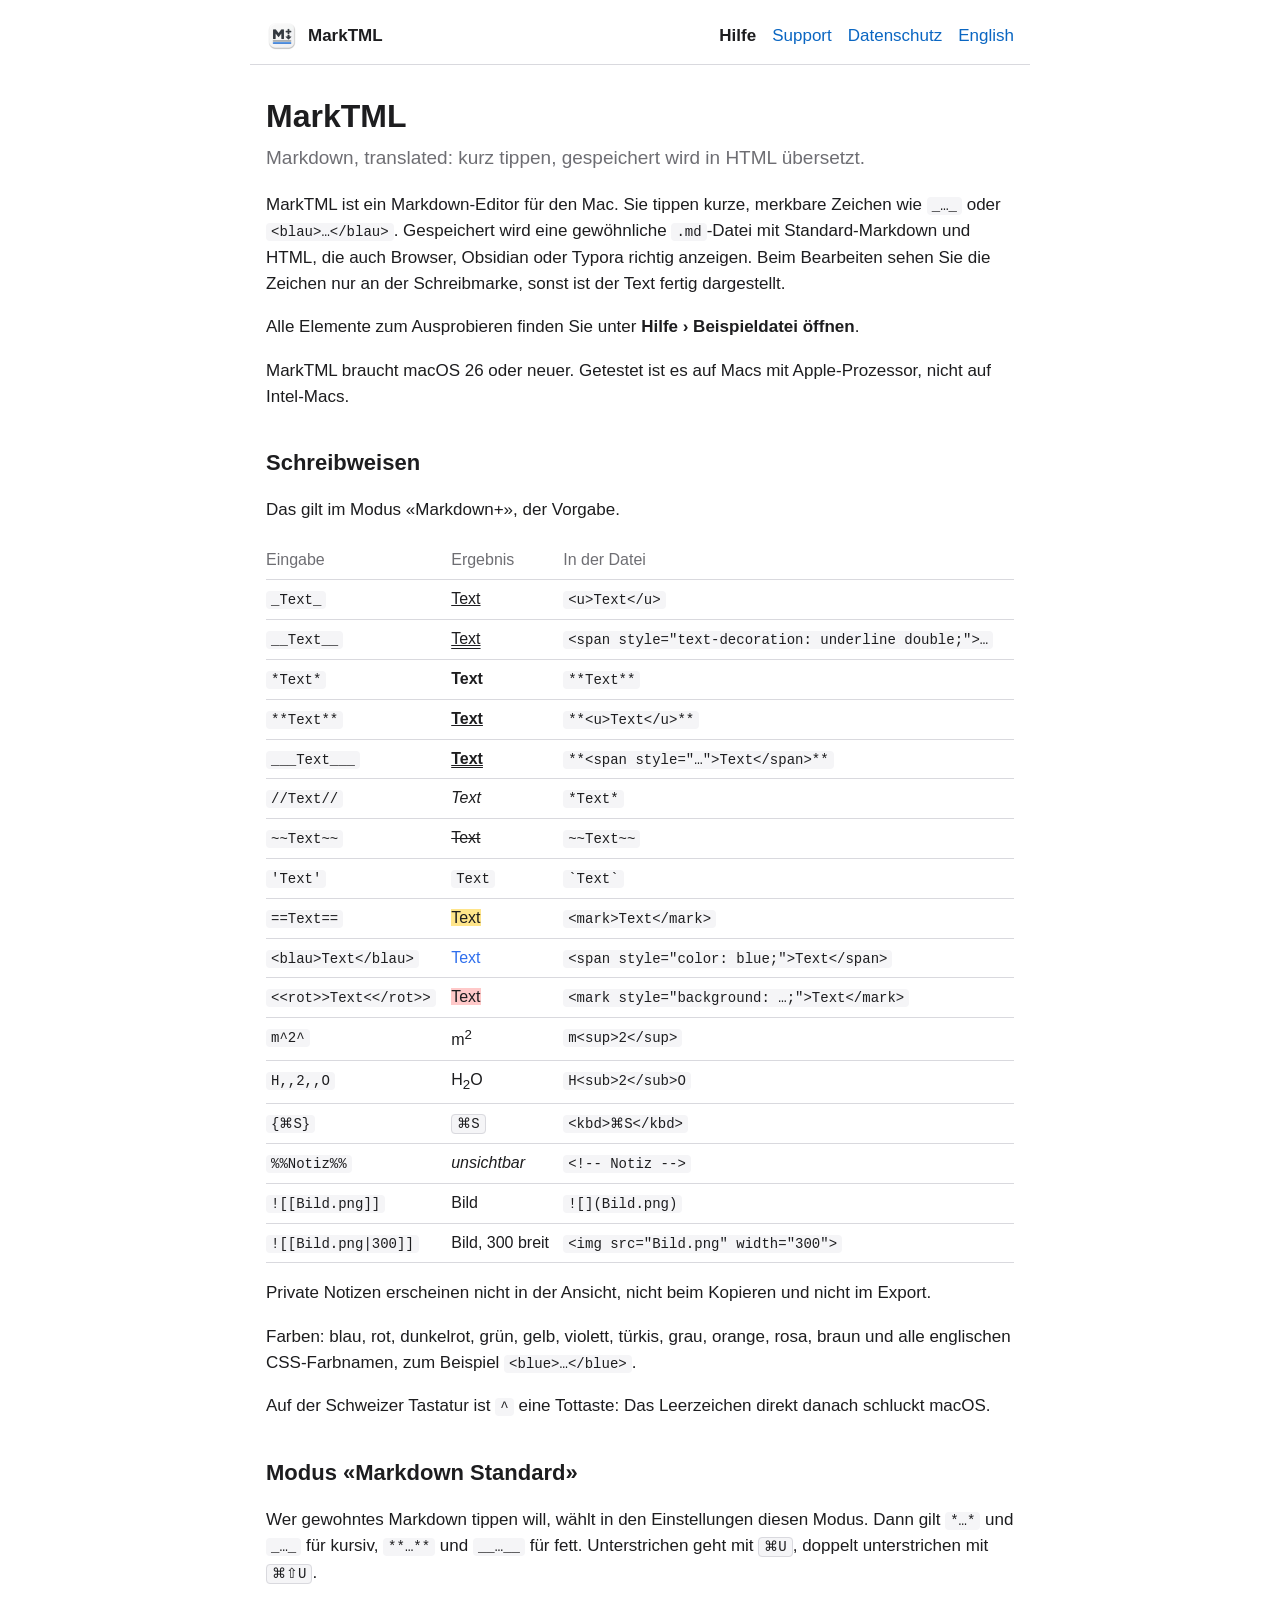
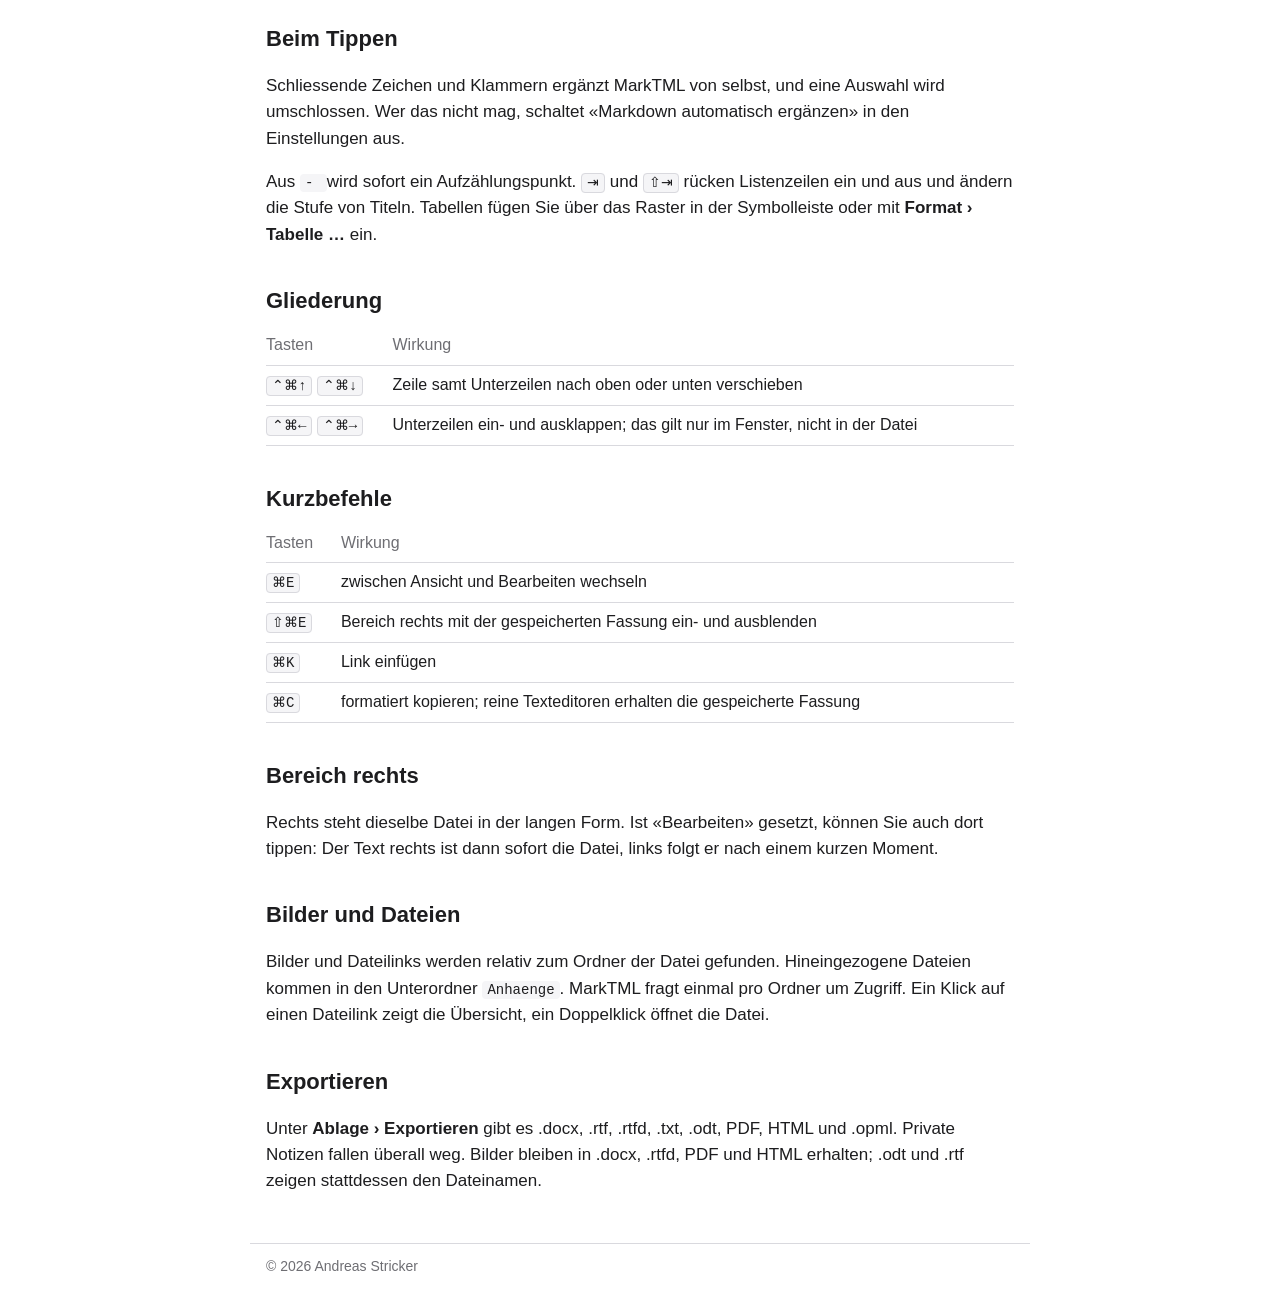
==== de/index.html @ 3c7e8c87 "Webseite: Hilfe, Support, Datenschutz in Deutsch und Englisch Co-Authored-By: Claude Opus 5.5 <norep" ====
<!doctype html>
<html lang="de">
<head>
<meta charset="utf-8">
<meta name="viewport" content="width=device-width, initial-scale=1">
<title>MarkTML Hilfe</title>
<link rel="stylesheet" href="../style.css">
<link rel="icon" href="../icon.png">
</head>
<body>
<header>
<a class="brand" href="index.html"><img src="../icon.png" alt=""> MarkTML</a>
<nav><a href="index.html" aria-current="page">Hilfe</a><a href="support.html">Support</a><a href="datenschutz.html">Datenschutz</a><a href="../index.html" lang="en">English</a></nav>
</header>
<main>

<h1>MarkTML</h1>
<p class="lead">Markdown, translated: kurz tippen, gespeichert wird in HTML übersetzt.</p>
<p>MarkTML ist ein Markdown-Editor für den Mac. Sie tippen kurze, merkbare Zeichen wie <code>_…_</code> oder <code>&lt;blau&gt;…&lt;/blau&gt;</code>. Gespeichert wird eine gewöhnliche <code>.md</code>-Datei mit Standard-Markdown und HTML, die auch Browser, Obsidian oder Typora richtig anzeigen. Beim Bearbeiten sehen Sie die Zeichen nur an der Schreibmarke, sonst ist der Text fertig dargestellt.</p>
<p>Alle Elemente zum Ausprobieren finden Sie unter <strong>Hilfe › Beispieldatei öffnen</strong>.</p>
<p>MarkTML braucht macOS 26 oder neuer. Getestet ist es auf Macs mit Apple-Prozessor, nicht auf Intel-Macs.</p>

<h2>Schreibweisen</h2>
<p>Das gilt im Modus «Markdown+», der Vorgabe.</p>
<div class="table"><table><thead><tr><th>Eingabe</th><th>Ergebnis</th><th>In der Datei</th></tr></thead><tbody><tr><td><code>_Text_</code></td><td><u>Text</u></td><td><code>&lt;u&gt;Text&lt;/u&gt;</code></td></tr><tr><td><code>__Text__</code></td><td><span style="text-decoration: underline double">Text</span></td><td><code>&lt;span style=&quot;text-decoration: underline double;&quot;&gt;…</code></td></tr><tr><td><code>*Text*</code></td><td><strong>Text</strong></td><td><code>**Text**</code></td></tr><tr><td><code>**Text**</code></td><td><strong><u>Text</u></strong></td><td><code>**&lt;u&gt;Text&lt;/u&gt;**</code></td></tr><tr><td><code>___Text___</code></td><td><strong><span style="text-decoration: underline double">Text</span></strong></td><td><code>**&lt;span style=&quot;…&quot;&gt;Text&lt;/span&gt;**</code></td></tr><tr><td><code>//Text//</code></td><td><em>Text</em></td><td><code>*Text*</code></td></tr><tr><td><code>~~Text~~</code></td><td><s>Text</s></td><td><code>~~Text~~</code></td></tr><tr><td><code>&#x27;Text&#x27;</code></td><td><code>Text</code></td><td><code>`Text`</code></td></tr><tr><td><code>==Text==</code></td><td><mark>Text</mark></td><td><code>&lt;mark&gt;Text&lt;/mark&gt;</code></td></tr><tr><td><code>&lt;blau&gt;Text&lt;/blau&gt;</code></td><td><span style="color: #2f6fed">Text</span></td><td><code>&lt;span style=&quot;color: blue;&quot;&gt;Text&lt;/span&gt;</code></td></tr><tr><td><code>&lt;&lt;rot&gt;&gt;Text&lt;&lt;/rot&gt;&gt;</code></td><td><mark style="background: #ffc9c9">Text</mark></td><td><code>&lt;mark style=&quot;background: …;&quot;&gt;Text&lt;/mark&gt;</code></td></tr><tr><td><code>m^2^</code></td><td>m<sup>2</sup></td><td><code>m&lt;sup&gt;2&lt;/sup&gt;</code></td></tr><tr><td><code>H,,2,,O</code></td><td>H<sub>2</sub>O</td><td><code>H&lt;sub&gt;2&lt;/sub&gt;O</code></td></tr><tr><td><code>{⌘S}</code></td><td><kbd>⌘S</kbd></td><td><code>&lt;kbd&gt;⌘S&lt;/kbd&gt;</code></td></tr><tr><td><code>%%Notiz%%</code></td><td><em>unsichtbar</em></td><td><code>&lt;!-- Notiz --&gt;</code></td></tr><tr><td><code>![[Bild.png]]</code></td><td>Bild</td><td><code>![](Bild.png)</code></td></tr><tr><td><code>![[Bild.png|300]]</code></td><td>Bild, 300 breit</td><td><code>&lt;img src=&quot;Bild.png&quot; width=&quot;300&quot;&gt;</code></td></tr></tbody></table></div>
<p>Private Notizen erscheinen nicht in der Ansicht, nicht beim Kopieren und nicht im Export.</p>
<p>Farben: blau, rot, dunkelrot, grün, gelb, violett, türkis, grau, orange, rosa, braun und alle englischen CSS-Farbnamen, zum Beispiel <code>&lt;blue&gt;…&lt;/blue&gt;</code>.</p>
<p>Auf der Schweizer Tastatur ist <code>^</code> eine Tottaste: Das Leerzeichen direkt danach schluckt macOS.</p>

<h2>Modus «Markdown Standard»</h2>
<p>Wer gewohntes Markdown tippen will, wählt in den Einstellungen diesen Modus. Dann gilt <code>*…*</code> und <code>_…_</code> für kursiv, <code>**…**</code> und <code>__…__</code> für fett. Unterstrichen geht mit <kbd>⌘U</kbd>, doppelt unterstrichen mit <kbd>⌘⇧U</kbd>.</p>

<h2>Beim Tippen</h2>
<p>Schliessende Zeichen und Klammern ergänzt MarkTML von selbst, und eine Auswahl wird umschlossen. Wer das nicht mag, schaltet «Markdown automatisch ergänzen» in den Einstellungen aus.</p>
<p>Aus <code>- </code> wird sofort ein Aufzählungspunkt. <kbd>⇥</kbd> und <kbd>⇧⇥</kbd> rücken Listenzeilen ein und aus und ändern die Stufe von Titeln. Tabellen fügen Sie über das Raster in der Symbolleiste oder mit <strong>Format › Tabelle …</strong> ein.</p>

<h2>Gliederung</h2>
<div class="table"><table><thead><tr><th>Tasten</th><th>Wirkung</th></tr></thead><tbody><tr><td><kbd>⌃⌘↑</kbd> <kbd>⌃⌘↓</kbd></td><td>Zeile samt Unterzeilen nach oben oder unten verschieben</td></tr><tr><td><kbd>⌃⌘←</kbd> <kbd>⌃⌘→</kbd></td><td>Unterzeilen ein- und ausklappen; das gilt nur im Fenster, nicht in der Datei</td></tr></tbody></table></div>

<h2>Kurzbefehle</h2>
<div class="table"><table><thead><tr><th>Tasten</th><th>Wirkung</th></tr></thead><tbody><tr><td><kbd>⌘E</kbd></td><td>zwischen Ansicht und Bearbeiten wechseln</td></tr><tr><td><kbd>⇧⌘E</kbd></td><td>Bereich rechts mit der gespeicherten Fassung ein- und ausblenden</td></tr><tr><td><kbd>⌘K</kbd></td><td>Link einfügen</td></tr><tr><td><kbd>⌘C</kbd></td><td>formatiert kopieren; reine Texteditoren erhalten die gespeicherte Fassung</td></tr></tbody></table></div>

<h2>Bereich rechts</h2>
<p>Rechts steht dieselbe Datei in der langen Form. Ist «Bearbeiten» gesetzt, können Sie auch dort tippen: Der Text rechts ist dann sofort die Datei, links folgt er nach einem kurzen Moment.</p>

<h2>Bilder und Dateien</h2>
<p>Bilder und Dateilinks werden relativ zum Ordner der Datei gefunden. Hineingezogene Dateien kommen in den Unterordner <code>Anhaenge</code>. MarkTML fragt einmal pro Ordner um Zugriff. Ein Klick auf einen Dateilink zeigt die Übersicht, ein Doppelklick öffnet die Datei.</p>

<h2>Exportieren</h2>
<p>Unter <strong>Ablage › Exportieren</strong> gibt es .docx, .rtf, .rtfd, .txt, .odt, PDF, HTML und .opml. Private Notizen fallen überall weg. Bilder bleiben in .docx, .rtfd, PDF und HTML erhalten; .odt und .rtf zeigen stattdessen den Dateinamen.</p>

</main>
<footer>© 2026 Andreas Stricker</footer>
</body>
</html>
---- style.css ----
:root { --bg: #fff; --text: #1d1d1f; --muted: #6e6e73; --line: #d9d9de; --soft: #f5f5f7; --accent: #0a66c2; color-scheme: light dark; }
@media (prefers-color-scheme: dark) { :root { --bg: #1c1c1e; --text: #f2f2f7; --muted: #a1a1a6; --line: #3a3a3c; --soft: #2c2c2e; --accent: #64a8ff; } }
* { box-sizing: border-box; }
body { margin: 0; background: var(--bg); color: var(--text); font: 17px/1.55 -apple-system, BlinkMacSystemFont, "Helvetica Neue", Arial, sans-serif; }
main, header, footer { max-width: 780px; margin: 0 auto; padding: 0 16px; }
header { display: flex; flex-wrap: wrap; gap: 8px 20px; align-items: center; padding-top: 20px; padding-bottom: 12px; border-bottom: 1px solid var(--line); }
.brand { display: flex; gap: 10px; align-items: center; font-weight: 600; color: var(--text); text-decoration: none; margin-right: auto; }
.brand img { width: 32px; height: 32px; }
nav { display: flex; flex-wrap: wrap; gap: 4px 16px; }
a { color: var(--accent); }
nav a { text-decoration: none; }
nav a[aria-current] { color: var(--text); font-weight: 600; }
h1 { font-size: 32px; line-height: 1.2; margin: 32px 0 8px; }
h2 { font-size: 22px; margin: 36px 0 8px; }
.lead { font-size: 19px; color: var(--muted); margin-top: 0; }
.table { overflow-x: auto; }
table { border-collapse: collapse; width: 100%; font-size: 16px; }
th, td { text-align: left; vertical-align: top; padding: 7px 12px 7px 0; border-bottom: 1px solid var(--line); }
th { color: var(--muted); font-weight: 500; }
code, kbd { font: 14px/1.4 ui-monospace, Menlo, monospace; background: var(--soft); padding: 1px 5px; border-radius: 4px; white-space: nowrap; }
kbd { border: 1px solid var(--line); }
mark { background: #ffe58a; color: #1d1d1f; }
footer { margin-top: 48px; padding-top: 12px; padding-bottom: 32px; border-top: 1px solid var(--line); color: var(--muted); font-size: 14px; }
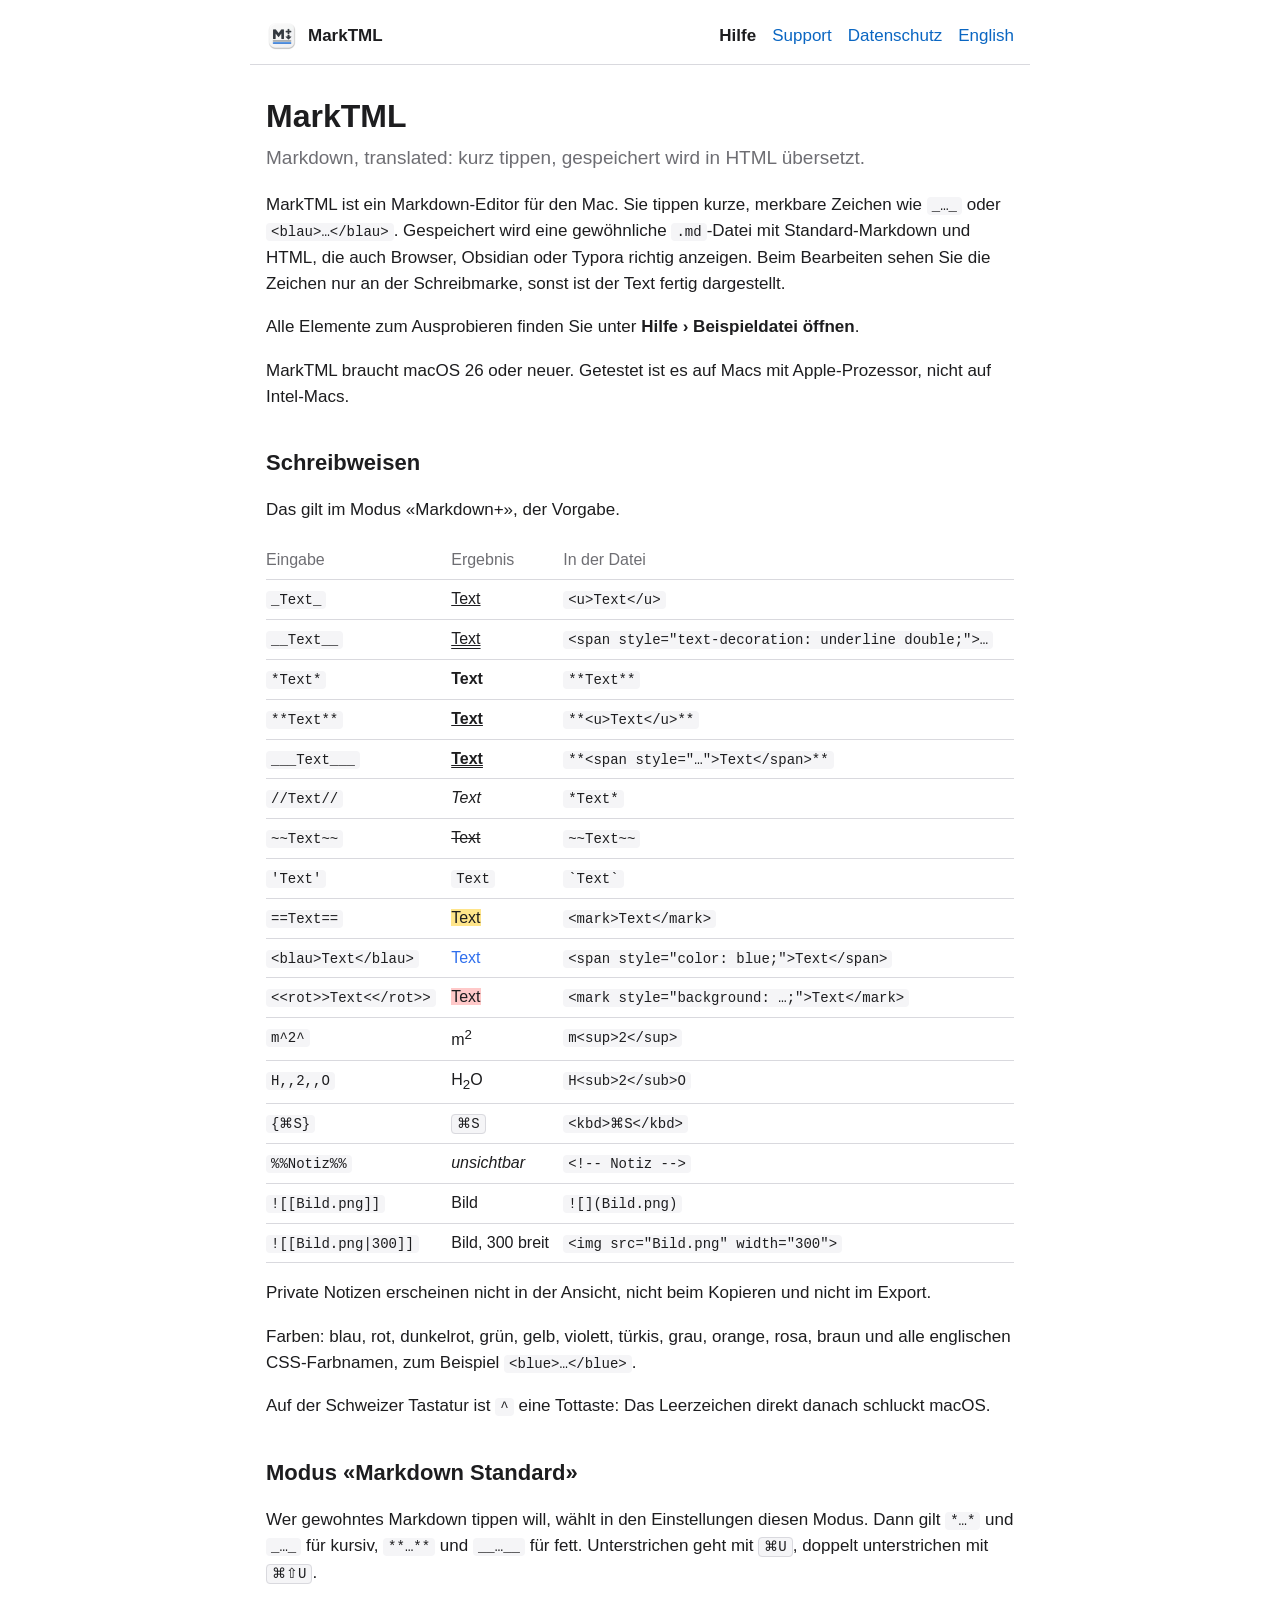
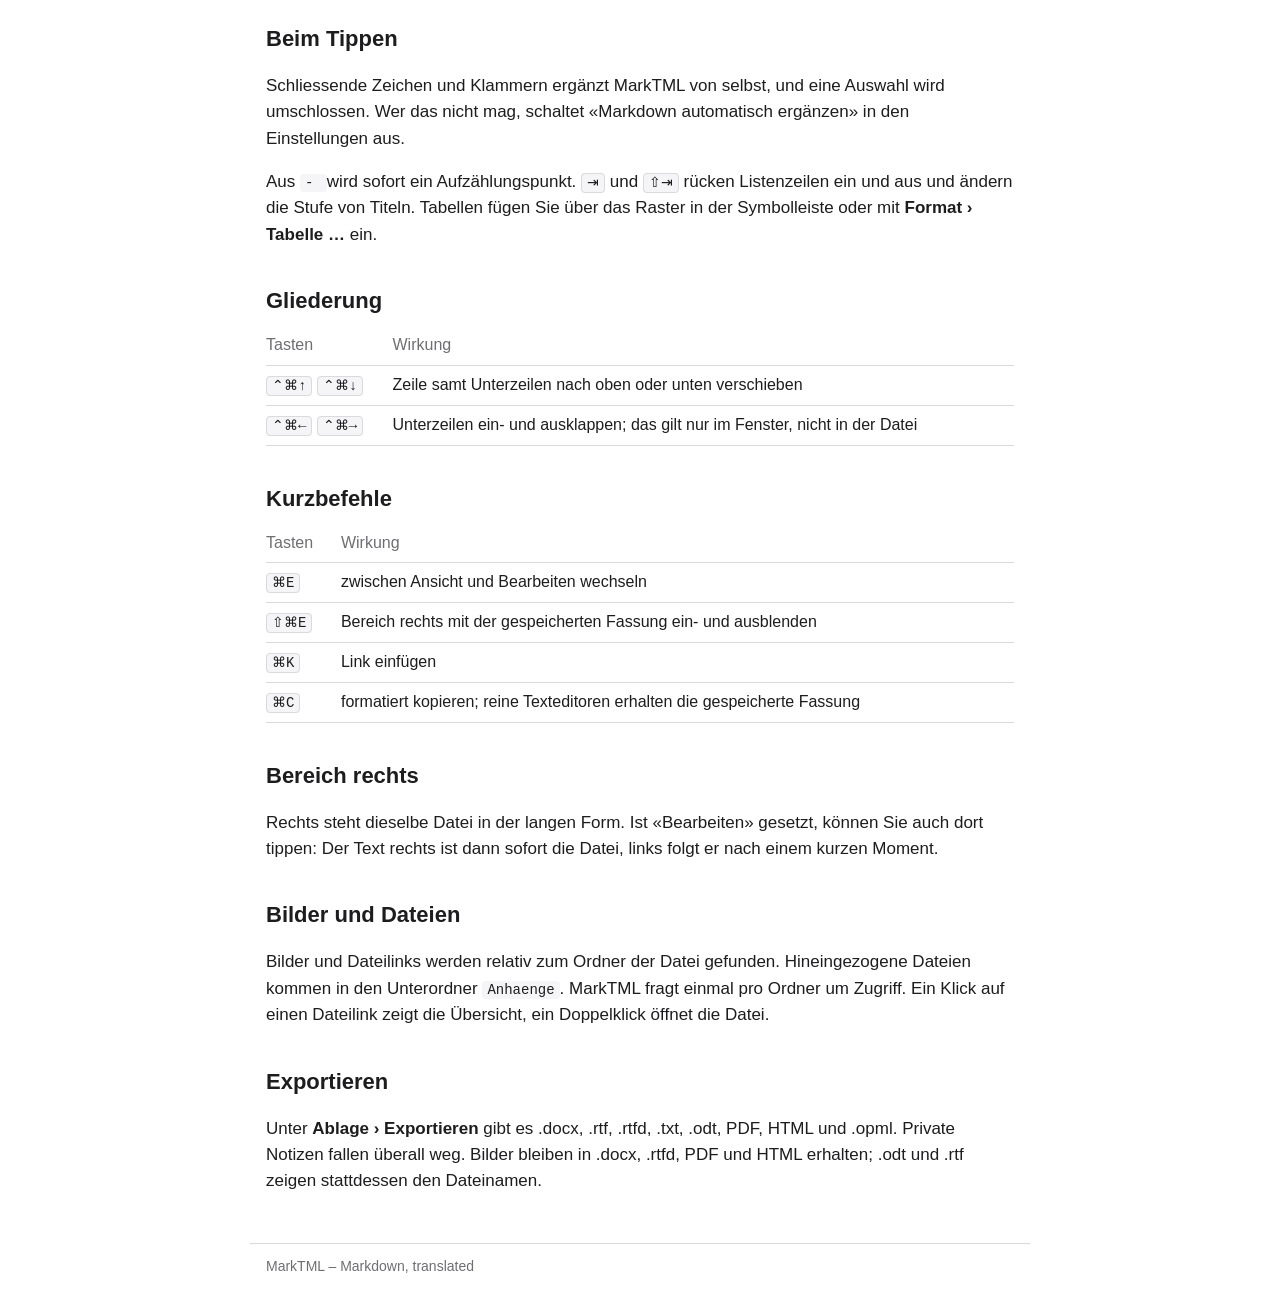
==== commit a48c0612: "Kontaktadresse eingesetzt, Name nur noch im Datenschutz Co-Authored-By: Claude Opus 5.5 <noreply@ant" ====
--- a/de/index.html
+++ b/de/index.html
@@ -50,6 +50,6 @@
 <p>Unter <strong>Ablage › Exportieren</strong> gibt es .docx, .rtf, .rtfd, .txt, .odt, PDF, HTML und .opml. Private Notizen fallen überall weg. Bilder bleiben in .docx, .rtfd, PDF und HTML erhalten; .odt und .rtf zeigen stattdessen den Dateinamen.</p>
 
 </main>
-<footer>© 2026 Andreas Stricker</footer>
+<footer>MarkTML – Markdown, translated</footer>
 </body>
 </html>
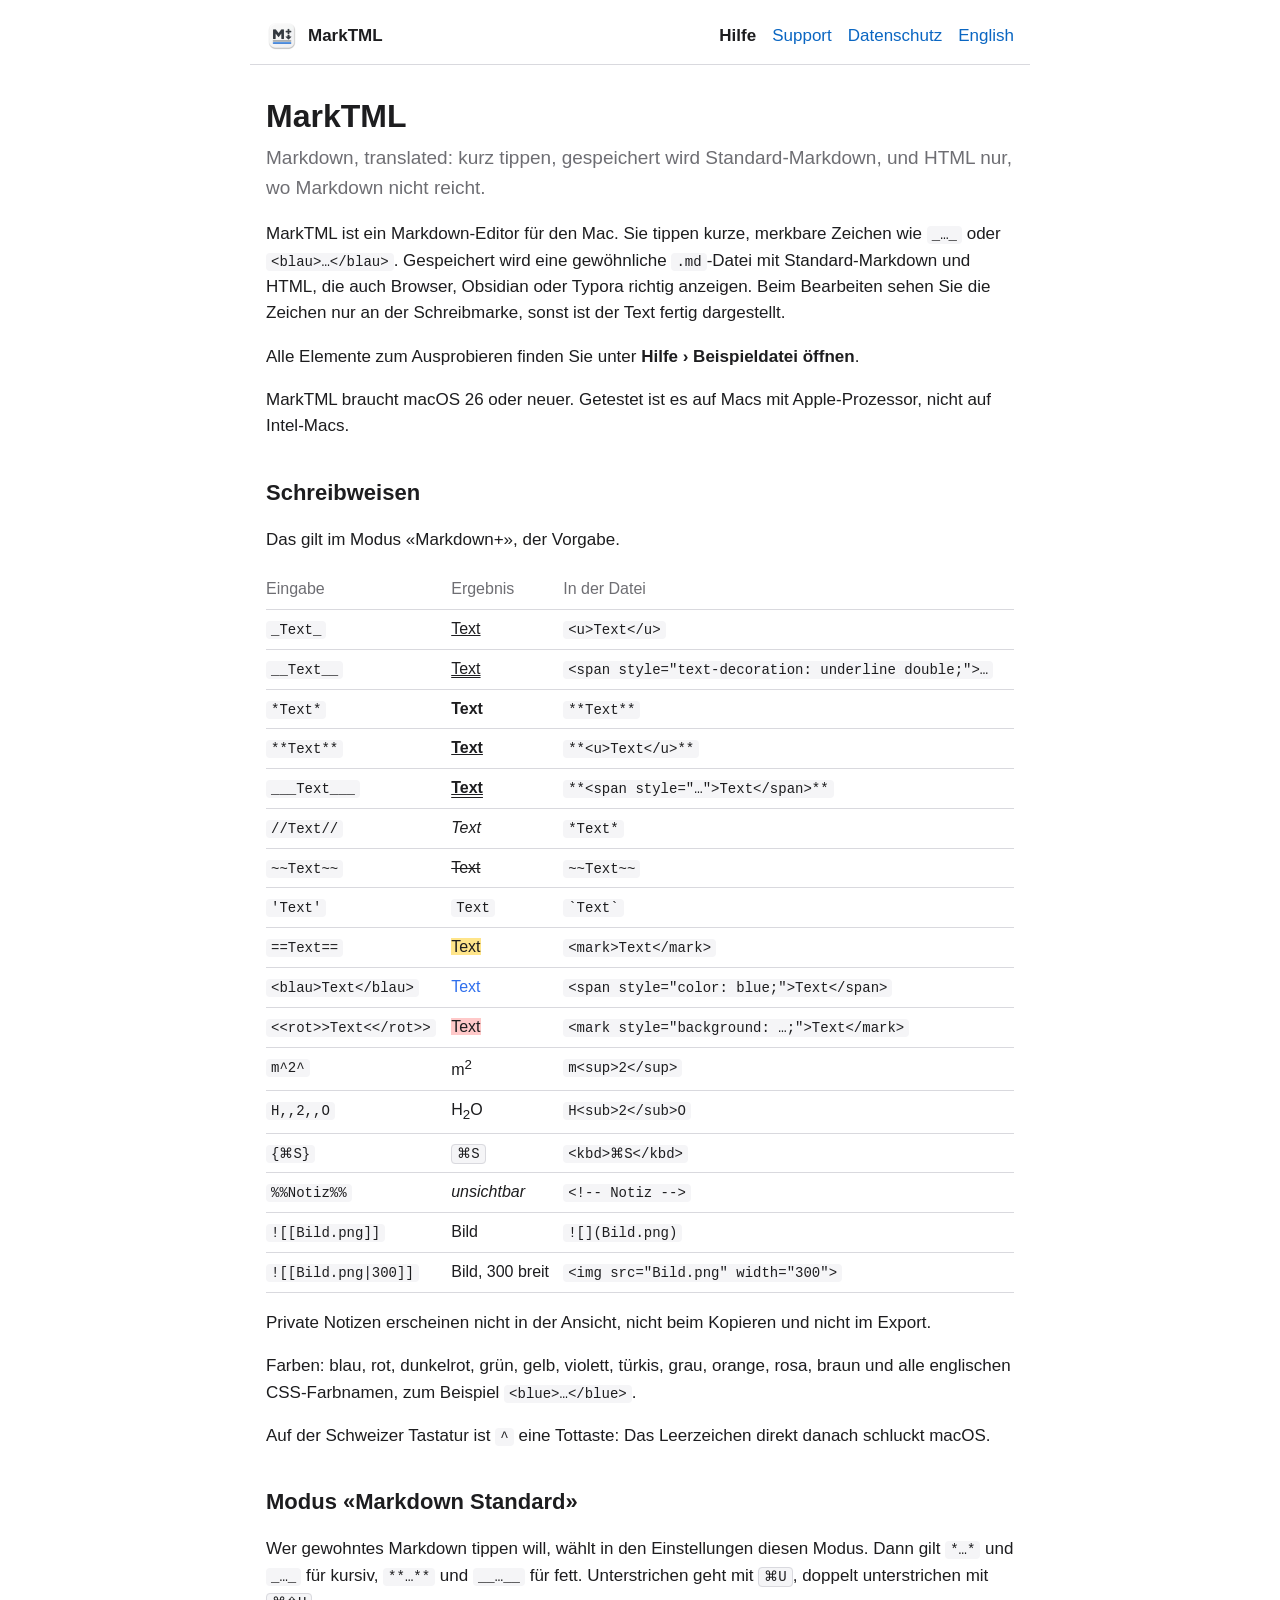
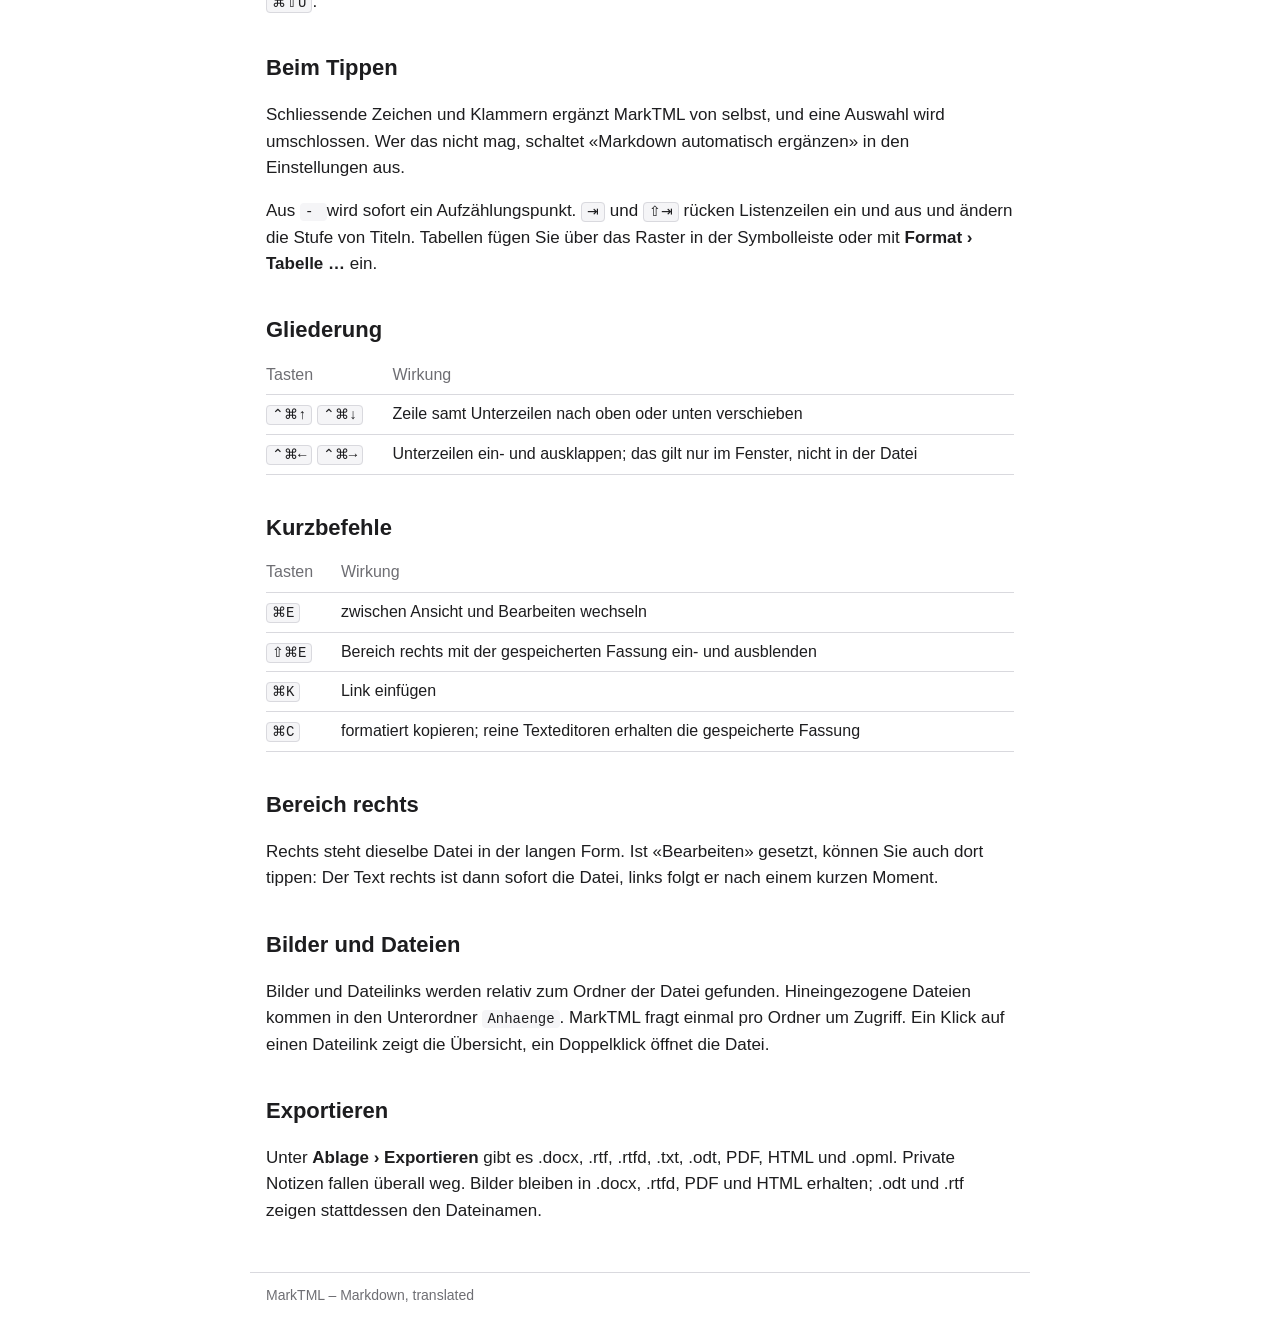
==== commit 6caded2a: "Leitsatz präzisiert Co-Authored-By: Claude Opus 5.5 <noreply@anthropic.com>" ====
--- a/de/index.html
+++ b/de/index.html
@@ -15,7 +15,7 @@
 <main>
 
 <h1>MarkTML</h1>
-<p class="lead">Markdown, translated: kurz tippen, gespeichert wird in HTML übersetzt.</p>
+<p class="lead">Markdown, translated: kurz tippen, gespeichert wird Standard-Markdown, und HTML nur, wo Markdown nicht reicht.</p>
 <p>MarkTML ist ein Markdown-Editor für den Mac. Sie tippen kurze, merkbare Zeichen wie <code>_…_</code> oder <code>&lt;blau&gt;…&lt;/blau&gt;</code>. Gespeichert wird eine gewöhnliche <code>.md</code>-Datei mit Standard-Markdown und HTML, die auch Browser, Obsidian oder Typora richtig anzeigen. Beim Bearbeiten sehen Sie die Zeichen nur an der Schreibmarke, sonst ist der Text fertig dargestellt.</p>
 <p>Alle Elemente zum Ausprobieren finden Sie unter <strong>Hilfe › Beispieldatei öffnen</strong>.</p>
 <p>MarkTML braucht macOS 26 oder neuer. Getestet ist es auf Macs mit Apple-Prozessor, nicht auf Intel-Macs.</p>
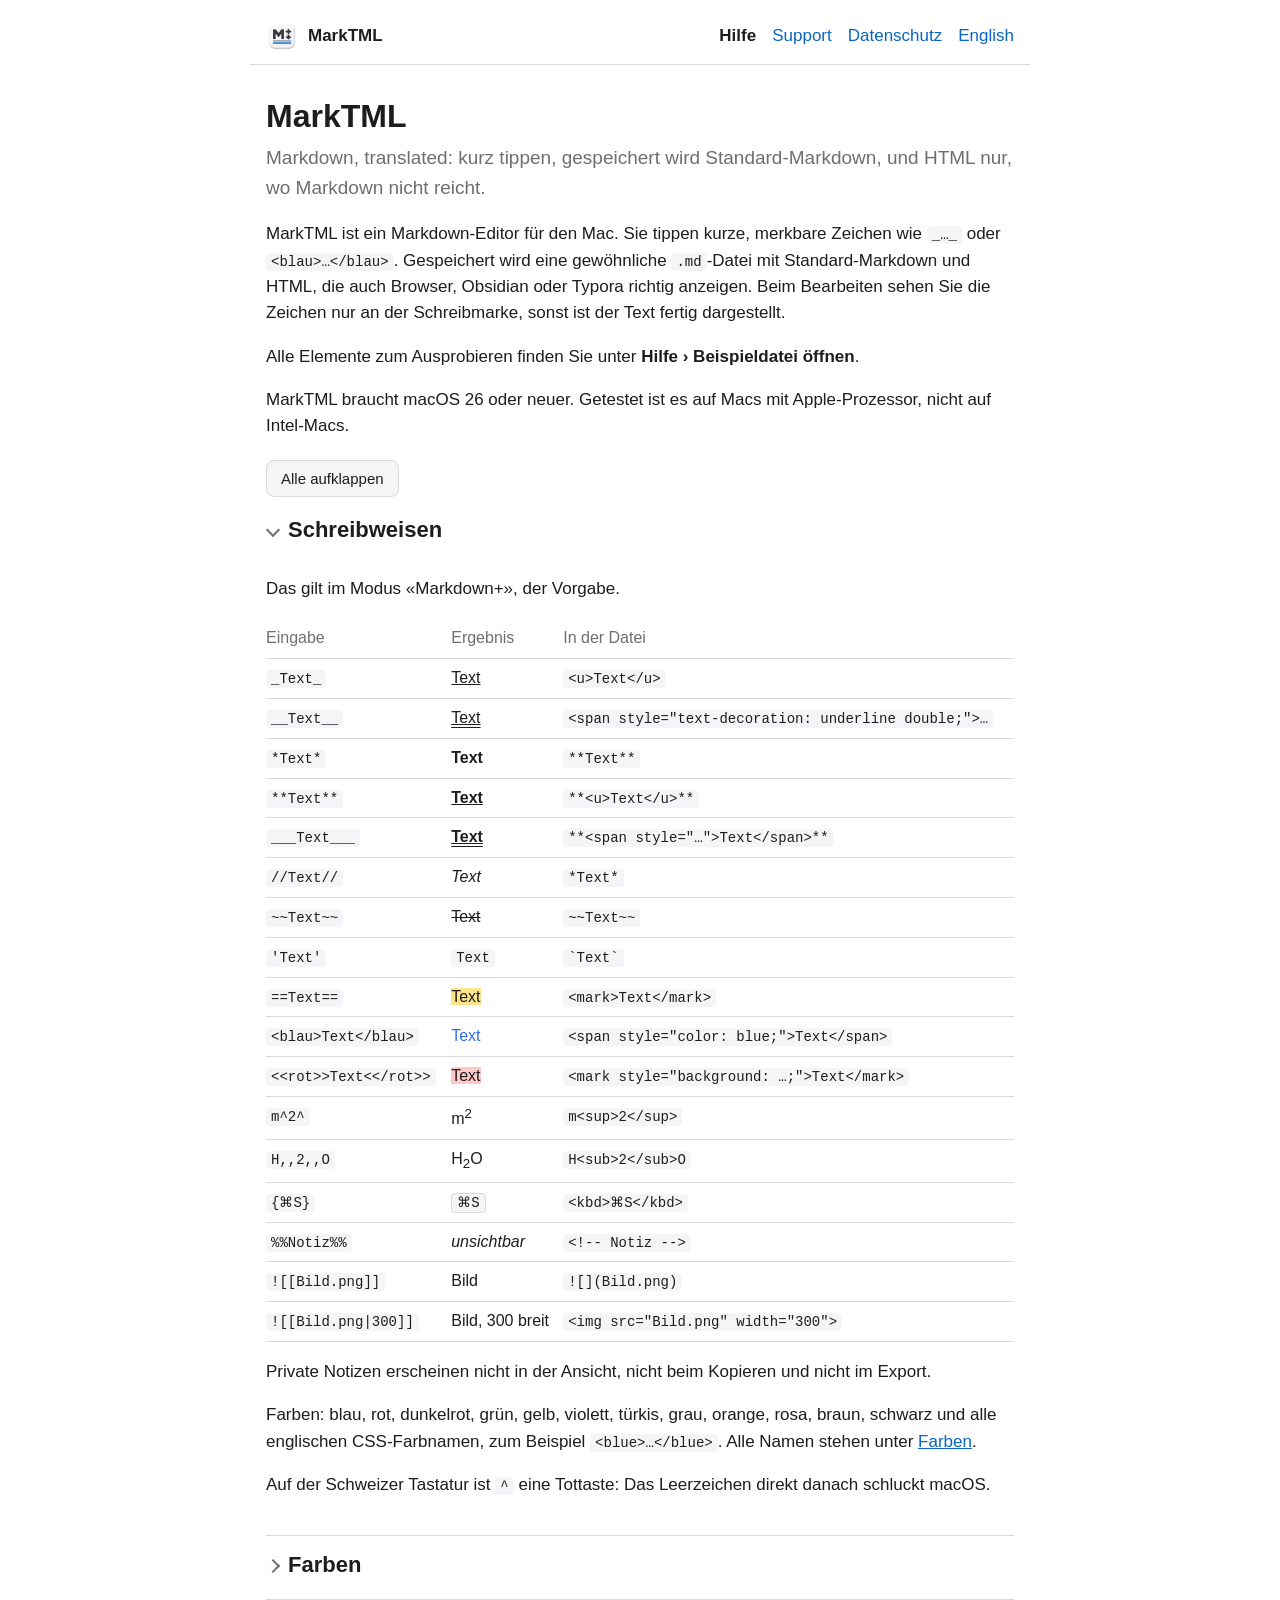
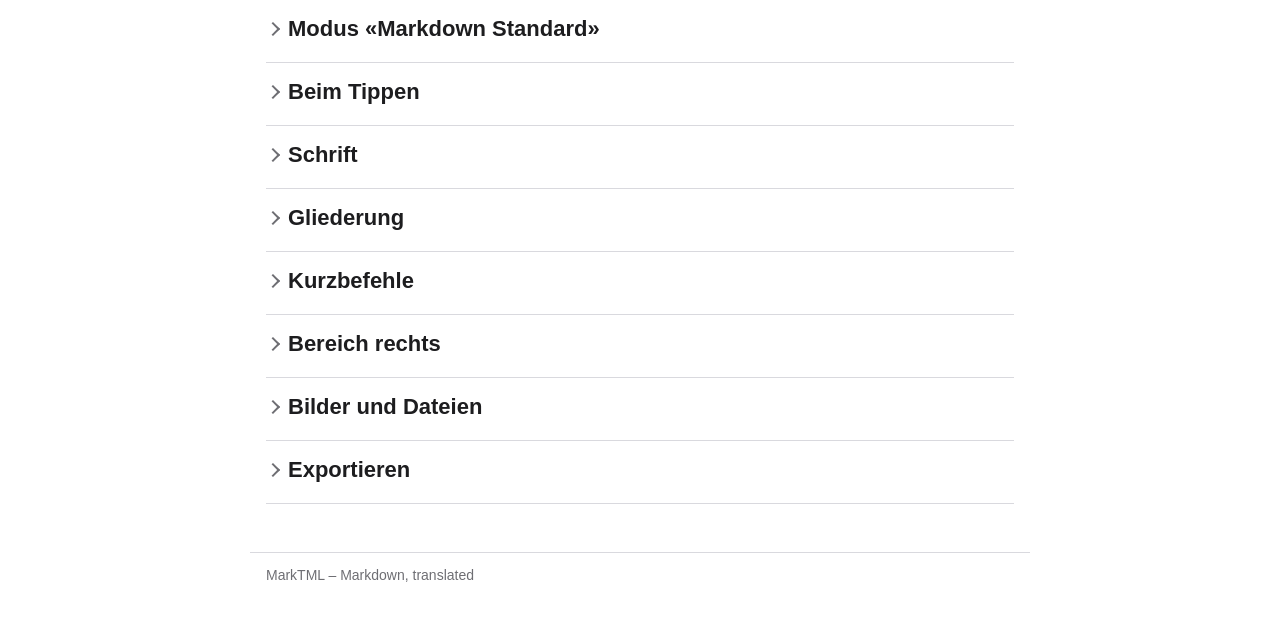
==== commit cdae5cc4: "Hilfe: Abschnitt Farben, einklappbare Abschnitte, Neues aus 0.3.6 Co-Authored-By: Claude Opus 5.5 <n" ====
--- a/de/index.html
+++ b/de/index.html
@@ -19,37 +19,71 @@
 <p>MarkTML ist ein Markdown-Editor für den Mac. Sie tippen kurze, merkbare Zeichen wie <code>_…_</code> oder <code>&lt;blau&gt;…&lt;/blau&gt;</code>. Gespeichert wird eine gewöhnliche <code>.md</code>-Datei mit Standard-Markdown und HTML, die auch Browser, Obsidian oder Typora richtig anzeigen. Beim Bearbeiten sehen Sie die Zeichen nur an der Schreibmarke, sonst ist der Text fertig dargestellt.</p>
 <p>Alle Elemente zum Ausprobieren finden Sie unter <strong>Hilfe › Beispieldatei öffnen</strong>.</p>
 <p>MarkTML braucht macOS 26 oder neuer. Getestet ist es auf Macs mit Apple-Prozessor, nicht auf Intel-Macs.</p>
+<p class="expand"><button type="button" id="expand-all" hidden data-open="Alle aufklappen" data-close="Alle zuklappen">Alle aufklappen</button></p>
 
-<h2>Schreibweisen</h2>
+<details class="section" open>
+<summary><h2>Schreibweisen</h2></summary>
 <p>Das gilt im Modus «Markdown+», der Vorgabe.</p>
 <div class="table"><table><thead><tr><th>Eingabe</th><th>Ergebnis</th><th>In der Datei</th></tr></thead><tbody><tr><td><code>_Text_</code></td><td><u>Text</u></td><td><code>&lt;u&gt;Text&lt;/u&gt;</code></td></tr><tr><td><code>__Text__</code></td><td><span style="text-decoration: underline double">Text</span></td><td><code>&lt;span style=&quot;text-decoration: underline double;&quot;&gt;…</code></td></tr><tr><td><code>*Text*</code></td><td><strong>Text</strong></td><td><code>**Text**</code></td></tr><tr><td><code>**Text**</code></td><td><strong><u>Text</u></strong></td><td><code>**&lt;u&gt;Text&lt;/u&gt;**</code></td></tr><tr><td><code>___Text___</code></td><td><strong><span style="text-decoration: underline double">Text</span></strong></td><td><code>**&lt;span style=&quot;…&quot;&gt;Text&lt;/span&gt;**</code></td></tr><tr><td><code>//Text//</code></td><td><em>Text</em></td><td><code>*Text*</code></td></tr><tr><td><code>~~Text~~</code></td><td><s>Text</s></td><td><code>~~Text~~</code></td></tr><tr><td><code>&#x27;Text&#x27;</code></td><td><code>Text</code></td><td><code>`Text`</code></td></tr><tr><td><code>==Text==</code></td><td><mark>Text</mark></td><td><code>&lt;mark&gt;Text&lt;/mark&gt;</code></td></tr><tr><td><code>&lt;blau&gt;Text&lt;/blau&gt;</code></td><td><span style="color: #2f6fed">Text</span></td><td><code>&lt;span style=&quot;color: blue;&quot;&gt;Text&lt;/span&gt;</code></td></tr><tr><td><code>&lt;&lt;rot&gt;&gt;Text&lt;&lt;/rot&gt;&gt;</code></td><td><mark style="background: #ffc9c9">Text</mark></td><td><code>&lt;mark style=&quot;background: …;&quot;&gt;Text&lt;/mark&gt;</code></td></tr><tr><td><code>m^2^</code></td><td>m<sup>2</sup></td><td><code>m&lt;sup&gt;2&lt;/sup&gt;</code></td></tr><tr><td><code>H,,2,,O</code></td><td>H<sub>2</sub>O</td><td><code>H&lt;sub&gt;2&lt;/sub&gt;O</code></td></tr><tr><td><code>{⌘S}</code></td><td><kbd>⌘S</kbd></td><td><code>&lt;kbd&gt;⌘S&lt;/kbd&gt;</code></td></tr><tr><td><code>%%Notiz%%</code></td><td><em>unsichtbar</em></td><td><code>&lt;!-- Notiz --&gt;</code></td></tr><tr><td><code>![[Bild.png]]</code></td><td>Bild</td><td><code>![](Bild.png)</code></td></tr><tr><td><code>![[Bild.png|300]]</code></td><td>Bild, 300 breit</td><td><code>&lt;img src=&quot;Bild.png&quot; width=&quot;300&quot;&gt;</code></td></tr></tbody></table></div>
 <p>Private Notizen erscheinen nicht in der Ansicht, nicht beim Kopieren und nicht im Export.</p>
-<p>Farben: blau, rot, dunkelrot, grün, gelb, violett, türkis, grau, orange, rosa, braun und alle englischen CSS-Farbnamen, zum Beispiel <code>&lt;blue&gt;…&lt;/blue&gt;</code>.</p>
+<p>Farben: blau, rot, dunkelrot, grün, gelb, violett, türkis, grau, orange, rosa, braun, schwarz und alle englischen CSS-Farbnamen, zum Beispiel <code>&lt;blue&gt;…&lt;/blue&gt;</code>. Alle Namen stehen unter <a href="#farben">Farben</a>.</p>
 <p>Auf der Schweizer Tastatur ist <code>^</code> eine Tottaste: Das Leerzeichen direkt danach schluckt macOS.</p>
+</details>
 
-<h2>Modus «Markdown Standard»</h2>
+<details class="section" id="farben">
+<summary><h2>Farben</h2></summary>
+<p>Diese Namen gelten für Text (<code>&lt;blau&gt;…&lt;/blau&gt;</code>) und für Hervorhebungen (<code>&lt;&lt;blau&gt;&gt;…&lt;&lt;/blau&gt;&gt;</code>). Jeder Name steht in seiner Farbe, das Feld dahinter sorgt nur für die Lesbarkeit.</p>
+<h3>Deutsche Namen</h3>
+<ul class="colors"><li class="on-light" style="color:#0000ff">blau</li><li class="on-dark" style="color:#ff0000">rot</li><li class="on-light" style="color:#8b0000">dunkelrot</li><li class="on-light" style="color:#008000">grün</li><li class="on-dark" style="color:#ffd700">gelb</li><li class="on-light" style="color:#800080">violett</li><li class="on-dark" style="color:#40e0d0">türkis</li><li class="on-dark" style="color:#808080">grau</li><li class="on-dark" style="color:#ffa500">orange</li><li class="on-dark" style="color:#ffc0cb">rosa</li><li class="on-light" style="color:#a52a2a">braun</li><li class="on-light" style="color:#000000">schwarz</li></ul>
+<h3>Englische Namen (CSS)</h3>
+<ul class="colors"><li class="on-dark" style="color:#f0f8ff">aliceblue</li><li class="on-dark" style="color:#faebd7">antiquewhite</li><li class="on-dark" style="color:#00ffff">aqua</li><li class="on-dark" style="color:#7fffd4">aquamarine</li><li class="on-dark" style="color:#f0ffff">azure</li><li class="on-dark" style="color:#f5f5dc">beige</li><li class="on-dark" style="color:#ffe4c4">bisque</li><li class="on-light" style="color:#000000">black</li><li class="on-dark" style="color:#ffebcd">blanchedalmond</li><li class="on-light" style="color:#0000ff">blue</li><li class="on-light" style="color:#8a2be2">blueviolet</li><li class="on-light" style="color:#a52a2a">brown</li><li class="on-dark" style="color:#deb887">burlywood</li><li class="on-dark" style="color:#5f9ea0">cadetblue</li><li class="on-dark" style="color:#7fff00">chartreuse</li><li class="on-dark" style="color:#d2691e">chocolate</li><li class="on-dark" style="color:#ff7f50">coral</li><li class="on-dark" style="color:#6495ed">cornflowerblue</li><li class="on-dark" style="color:#fff8dc">cornsilk</li><li class="on-light" style="color:#dc143c">crimson</li><li class="on-dark" style="color:#00ffff">cyan</li><li class="on-light" style="color:#00008b">darkblue</li><li class="on-light" style="color:#008b8b">darkcyan</li><li class="on-dark" style="color:#b8860b">darkgoldenrod</li><li class="on-dark" style="color:#a9a9a9">darkgray</li><li class="on-light" style="color:#006400">darkgreen</li><li class="on-dark" style="color:#a9a9a9">darkgrey</li><li class="on-dark" style="color:#bdb76b">darkkhaki</li><li class="on-light" style="color:#8b008b">darkmagenta</li><li class="on-light" style="color:#556b2f">darkolivegreen</li><li class="on-dark" style="color:#ff8c00">darkorange</li><li class="on-light" style="color:#9932cc">darkorchid</li><li class="on-light" style="color:#8b0000">darkred</li><li class="on-dark" style="color:#e9967a">darksalmon</li><li class="on-dark" style="color:#8fbc8f">darkseagreen</li><li class="on-light" style="color:#483d8b">darkslateblue</li><li class="on-light" style="color:#2f4f4f">darkslategray</li><li class="on-light" style="color:#2f4f4f">darkslategrey</li><li class="on-dark" style="color:#00ced1">darkturquoise</li><li class="on-light" style="color:#9400d3">darkviolet</li><li class="on-dark" style="color:#ff1493">deeppink</li><li class="on-dark" style="color:#00bfff">deepskyblue</li><li class="on-light" style="color:#696969">dimgray</li><li class="on-light" style="color:#696969">dimgrey</li><li class="on-dark" style="color:#1e90ff">dodgerblue</li><li class="on-light" style="color:#b22222">firebrick</li><li class="on-dark" style="color:#fffaf0">floralwhite</li><li class="on-light" style="color:#228b22">forestgreen</li><li class="on-dark" style="color:#ff00ff">fuchsia</li><li class="on-dark" style="color:#dcdcdc">gainsboro</li><li class="on-dark" style="color:#f8f8ff">ghostwhite</li><li class="on-dark" style="color:#ffd700">gold</li><li class="on-dark" style="color:#daa520">goldenrod</li><li class="on-dark" style="color:#808080">gray</li><li class="on-light" style="color:#008000">green</li><li class="on-dark" style="color:#adff2f">greenyellow</li><li class="on-dark" style="color:#808080">grey</li><li class="on-dark" style="color:#f0fff0">honeydew</li><li class="on-dark" style="color:#ff69b4">hotpink</li><li class="on-dark" style="color:#cd5c5c">indianred</li><li class="on-light" style="color:#4b0082">indigo</li><li class="on-dark" style="color:#fffff0">ivory</li><li class="on-dark" style="color:#f0e68c">khaki</li><li class="on-dark" style="color:#e6e6fa">lavender</li><li class="on-dark" style="color:#fff0f5">lavenderblush</li><li class="on-dark" style="color:#7cfc00">lawngreen</li><li class="on-dark" style="color:#fffacd">lemonchiffon</li><li class="on-dark" style="color:#add8e6">lightblue</li><li class="on-dark" style="color:#f08080">lightcoral</li><li class="on-dark" style="color:#e0ffff">lightcyan</li><li class="on-dark" style="color:#fafad2">lightgoldenrodyellow</li><li class="on-dark" style="color:#d3d3d3">lightgray</li><li class="on-dark" style="color:#90ee90">lightgreen</li><li class="on-dark" style="color:#d3d3d3">lightgrey</li><li class="on-dark" style="color:#ffb6c1">lightpink</li><li class="on-dark" style="color:#ffa07a">lightsalmon</li><li class="on-dark" style="color:#20b2aa">lightseagreen</li><li class="on-dark" style="color:#87cefa">lightskyblue</li><li class="on-dark" style="color:#778899">lightslategray</li><li class="on-dark" style="color:#778899">lightslategrey</li><li class="on-dark" style="color:#b0c4de">lightsteelblue</li><li class="on-dark" style="color:#ffffe0">lightyellow</li><li class="on-dark" style="color:#00ff00">lime</li><li class="on-dark" style="color:#32cd32">limegreen</li><li class="on-dark" style="color:#faf0e6">linen</li><li class="on-dark" style="color:#ff00ff">magenta</li><li class="on-light" style="color:#800000">maroon</li><li class="on-dark" style="color:#66cdaa">mediumaquamarine</li><li class="on-light" style="color:#0000cd">mediumblue</li><li class="on-dark" style="color:#ba55d3">mediumorchid</li><li class="on-dark" style="color:#9370db">mediumpurple</li><li class="on-dark" style="color:#3cb371">mediumseagreen</li><li class="on-light" style="color:#7b68ee">mediumslateblue</li><li class="on-dark" style="color:#00fa9a">mediumspringgreen</li><li class="on-dark" style="color:#48d1cc">mediumturquoise</li><li class="on-light" style="color:#c71585">mediumvioletred</li><li class="on-light" style="color:#191970">midnightblue</li><li class="on-dark" style="color:#f5fffa">mintcream</li><li class="on-dark" style="color:#ffe4e1">mistyrose</li><li class="on-dark" style="color:#ffe4b5">moccasin</li><li class="on-dark" style="color:#ffdead">navajowhite</li><li class="on-light" style="color:#000080">navy</li><li class="on-dark" style="color:#fdf5e6">oldlace</li><li class="on-light" style="color:#808000">olive</li><li class="on-dark" style="color:#6b8e23">olivedrab</li><li class="on-dark" style="color:#ffa500">orange</li><li class="on-dark" style="color:#ff4500">orangered</li><li class="on-dark" style="color:#da70d6">orchid</li><li class="on-dark" style="color:#eee8aa">palegoldenrod</li><li class="on-dark" style="color:#98fb98">palegreen</li><li class="on-dark" style="color:#afeeee">paleturquoise</li><li class="on-dark" style="color:#db7093">palevioletred</li><li class="on-dark" style="color:#ffefd5">papayawhip</li><li class="on-dark" style="color:#ffdab9">peachpuff</li><li class="on-dark" style="color:#cd853f">peru</li><li class="on-dark" style="color:#ffc0cb">pink</li><li class="on-dark" style="color:#dda0dd">plum</li><li class="on-dark" style="color:#b0e0e6">powderblue</li><li class="on-light" style="color:#800080">purple</li><li class="on-light" style="color:#663399">rebeccapurple</li><li class="on-dark" style="color:#ff0000">red</li><li class="on-dark" style="color:#bc8f8f">rosybrown</li><li class="on-light" style="color:#4169e1">royalblue</li><li class="on-light" style="color:#8b4513">saddlebrown</li><li class="on-dark" style="color:#fa8072">salmon</li><li class="on-dark" style="color:#f4a460">sandybrown</li><li class="on-light" style="color:#2e8b57">seagreen</li><li class="on-dark" style="color:#fff5ee">seashell</li><li class="on-light" style="color:#a0522d">sienna</li><li class="on-dark" style="color:#c0c0c0">silver</li><li class="on-dark" style="color:#87ceeb">skyblue</li><li class="on-light" style="color:#6a5acd">slateblue</li><li class="on-dark" style="color:#708090">slategray</li><li class="on-dark" style="color:#708090">slategrey</li><li class="on-dark" style="color:#fffafa">snow</li><li class="on-dark" style="color:#00ff7f">springgreen</li><li class="on-dark" style="color:#4682b4">steelblue</li><li class="on-dark" style="color:#d2b48c">tan</li><li class="on-light" style="color:#008080">teal</li><li class="on-dark" style="color:#d8bfd8">thistle</li><li class="on-dark" style="color:#ff6347">tomato</li><li class="on-dark" style="color:#40e0d0">turquoise</li><li class="on-dark" style="color:#ee82ee">violet</li><li class="on-dark" style="color:#f5deb3">wheat</li><li class="on-dark" style="color:#ffffff">white</li><li class="on-dark" style="color:#f5f5f5">whitesmoke</li><li class="on-dark" style="color:#ffff00">yellow</li><li class="on-dark" style="color:#9acd32">yellowgreen</li></ul>
+</details>
+
+<details class="section">
+<summary><h2>Modus «Markdown Standard»</h2></summary>
 <p>Wer gewohntes Markdown tippen will, wählt in den Einstellungen diesen Modus. Dann gilt <code>*…*</code> und <code>_…_</code> für kursiv, <code>**…**</code> und <code>__…__</code> für fett. Unterstrichen geht mit <kbd>⌘U</kbd>, doppelt unterstrichen mit <kbd>⌘⇧U</kbd>.</p>
+</details>
 
-<h2>Beim Tippen</h2>
+<details class="section">
+<summary><h2>Beim Tippen</h2></summary>
 <p>Schliessende Zeichen und Klammern ergänzt MarkTML von selbst, und eine Auswahl wird umschlossen. Wer das nicht mag, schaltet «Markdown automatisch ergänzen» in den Einstellungen aus.</p>
 <p>Aus <code>- </code> wird sofort ein Aufzählungspunkt. <kbd>⇥</kbd> und <kbd>⇧⇥</kbd> rücken Listenzeilen ein und aus und ändern die Stufe von Titeln. Tabellen fügen Sie über das Raster in der Symbolleiste oder mit <strong>Format › Tabelle …</strong> ein.</p>
+</details>
 
-<h2>Gliederung</h2>
+<details class="section">
+<summary><h2>Schrift</h2></summary>
+<p>In den Einstellungen wählen Sie Schriftart und Grösse. Beides gilt für den Text links, Titel wachsen mit, Code bleibt in Festbreitenschrift. Rechts bleibt die Festbreitenschrift, nur die Grösse folgt. Die Datei und der Export ändern sich dadurch nicht.</p>
+</details>
+
+<details class="section">
+<summary><h2>Gliederung</h2></summary>
 <div class="table"><table><thead><tr><th>Tasten</th><th>Wirkung</th></tr></thead><tbody><tr><td><kbd>⌃⌘↑</kbd> <kbd>⌃⌘↓</kbd></td><td>Zeile samt Unterzeilen nach oben oder unten verschieben</td></tr><tr><td><kbd>⌃⌘←</kbd> <kbd>⌃⌘→</kbd></td><td>Unterzeilen ein- und ausklappen; das gilt nur im Fenster, nicht in der Datei</td></tr></tbody></table></div>
+</details>
 
-<h2>Kurzbefehle</h2>
+<details class="section">
+<summary><h2>Kurzbefehle</h2></summary>
 <div class="table"><table><thead><tr><th>Tasten</th><th>Wirkung</th></tr></thead><tbody><tr><td><kbd>⌘E</kbd></td><td>zwischen Ansicht und Bearbeiten wechseln</td></tr><tr><td><kbd>⇧⌘E</kbd></td><td>Bereich rechts mit der gespeicherten Fassung ein- und ausblenden</td></tr><tr><td><kbd>⌘K</kbd></td><td>Link einfügen</td></tr><tr><td><kbd>⌘C</kbd></td><td>formatiert kopieren; reine Texteditoren erhalten die gespeicherte Fassung</td></tr></tbody></table></div>
+</details>
 
-<h2>Bereich rechts</h2>
+<details class="section">
+<summary><h2>Bereich rechts</h2></summary>
 <p>Rechts steht dieselbe Datei in der langen Form. Ist «Bearbeiten» gesetzt, können Sie auch dort tippen: Der Text rechts ist dann sofort die Datei, links folgt er nach einem kurzen Moment.</p>
+<p>Tippen Sie in einem der beiden Felder, springt das andere so, dass die bearbeitete Zeile auf beiden Seiten auf gleicher Höhe steht.</p>
+<p>Mit der Checkbox <strong>Ganzes HTML</strong> zeigt der Bereich den ganzen Text als HTML, nur zum Lesen. Die Datei bleibt Markdown; Bilder erscheinen als Verweis, private Notizen fehlen.</p>
+</details>
 
-<h2>Bilder und Dateien</h2>
+<details class="section">
+<summary><h2>Bilder und Dateien</h2></summary>
 <p>Bilder und Dateilinks werden relativ zum Ordner der Datei gefunden. Hineingezogene Dateien kommen in den Unterordner <code>Anhaenge</code>. MarkTML fragt einmal pro Ordner um Zugriff. Ein Klick auf einen Dateilink zeigt die Übersicht, ein Doppelklick öffnet die Datei.</p>
+</details>
 
-<h2>Exportieren</h2>
+<details class="section">
+<summary><h2>Exportieren</h2></summary>
 <p>Unter <strong>Ablage › Exportieren</strong> gibt es .docx, .rtf, .rtfd, .txt, .odt, PDF, HTML und .opml. Private Notizen fallen überall weg. Bilder bleiben in .docx, .rtfd, PDF und HTML erhalten; .odt und .rtf zeigen stattdessen den Dateinamen.</p>
+</details>
 
 </main>
 <footer>MarkTML – Markdown, translated</footer>
+<script src="../help.js"></script>
 </body>
 </html>
--- a/style.css
+++ b/style.css
@@ -21,3 +21,18 @@
 kbd { border: 1px solid var(--line); }
 mark { background: #ffe58a; color: #1d1d1f; }
 footer { margin-top: 48px; padding-top: 12px; padding-bottom: 32px; border-top: 1px solid var(--line); color: var(--muted); font-size: 14px; }
+.expand { margin: 20px 0 4px; }
+.expand button { font: inherit; font-size: 15px; color: var(--text); background: var(--soft); border: 1px solid var(--line); border-radius: 8px; padding: 6px 14px; min-height: 36px; cursor: pointer; }
+.expand button:hover { border-color: var(--muted); }
+details.section { border-bottom: 1px solid var(--line); padding-bottom: 4px; }
+details.section[open] { padding-bottom: 20px; }
+details.section summary { display: flex; align-items: center; gap: 10px; padding: 12px 0; cursor: pointer; list-style: none; }
+details.section summary::-webkit-details-marker { display: none; }
+details.section summary::before { content: ""; flex: none; width: 8px; height: 8px; margin-left: 2px; border-right: 2px solid var(--muted); border-bottom: 2px solid var(--muted); transform: rotate(-45deg); }
+details.section[open] > summary::before { transform: rotate(45deg); }
+details.section summary h2 { margin: 0; }
+h3 { font-size: 17px; margin: 20px 0 8px; }
+.colors { list-style: none; margin: 12px 0 0; padding: 0; display: grid; grid-template-columns: repeat(auto-fill, minmax(165px, 1fr)); gap: 6px; }
+.colors li { font: 500 15px/1.3 -apple-system, BlinkMacSystemFont, "Helvetica Neue", Arial, sans-serif; padding: 6px 10px; border-radius: 6px; border: 1px solid var(--line); overflow-wrap: anywhere; }
+.colors .on-light { background: #fff; }
+.colors .on-dark { background: #1c1c1e; }
